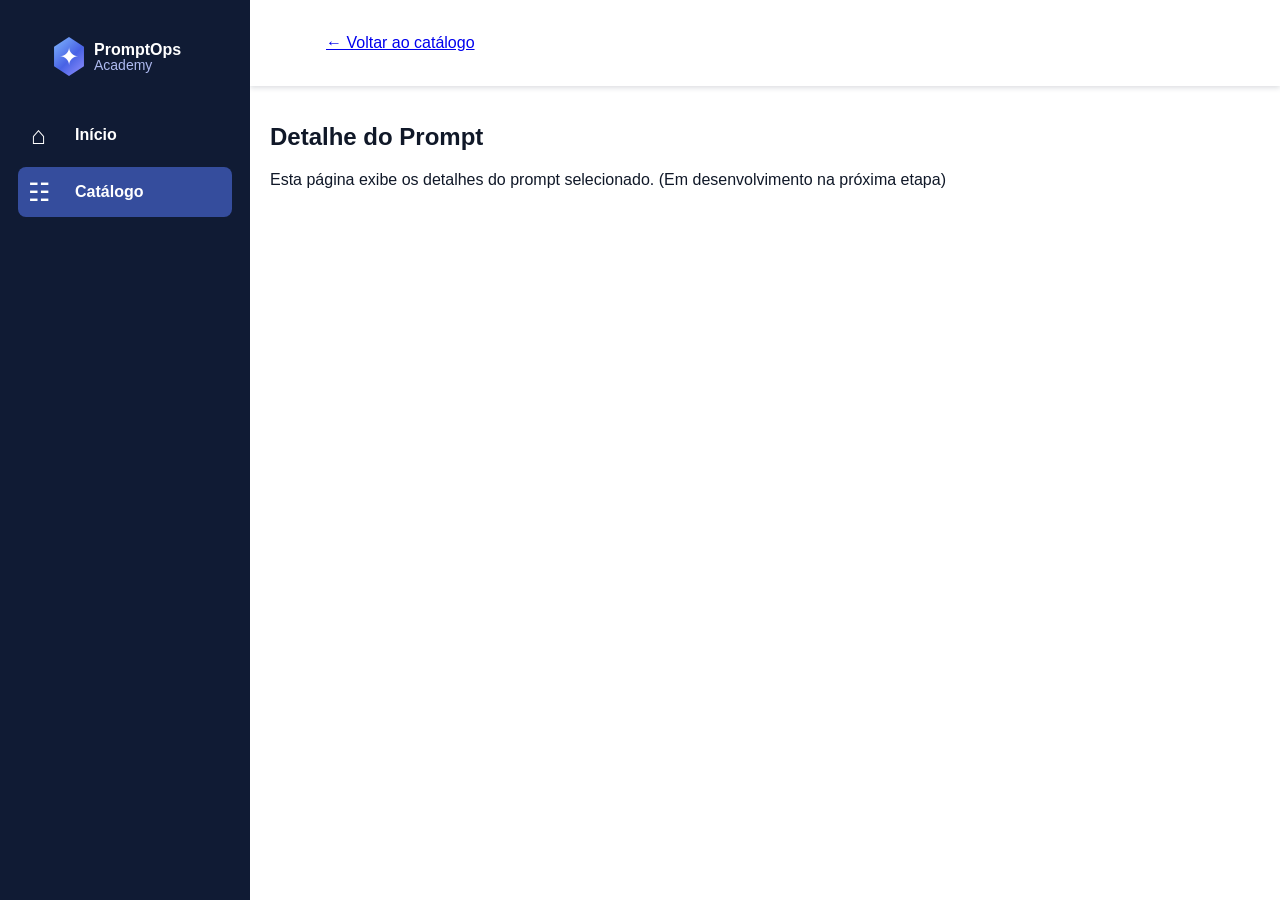
==== prompt.html @ d1bcfba9 "Corrigir pendências no catálogo: limpar filtros, maturidade e link do card" ====
<!doctype html>
<html lang="pt-BR">
<head>
  <meta charset="utf-8">
  <meta name="viewport" content="width=device-width, initial-scale=1">
  <meta name="theme-color" content="#ffffff">
  <title>Detalhe do Prompt - PromptOps Academy</title>
  <link rel="stylesheet" href="css/styles.css">
</head>
<body>
  <div class="app-shell">
    <aside class="sidebar" id="sidebar">
      <a class="brand" href="index.html">
        <span class="brand-mark" aria-hidden="true">✦</span>
        <span><strong>PromptOps</strong><small>Academy</small></span>
      </a>
      <nav class="side-nav">
        <a class="nav-link" href="index.html"><span aria-hidden="true">⌂</span>Início</a>
        <a class="nav-link active" href="index.html#catalogo"><span aria-hidden="true">☷</span>Catálogo</a>
      </nav>
    </aside>

    <div class="page">
      <header class="topbar">
        <a href="index.html">← Voltar ao catálogo</a>
      </header>

      <main class="content">
        <section class="prompt-detail">
          <h1 id="prompt-title">Detalhe do Prompt</h1>
          <p>Esta página exibe os detalhes do prompt selecionado. (Em desenvolvimento na próxima etapa)</p>
        </section>
      </main>
    </div>
  </div>
</body>
</html>
---- css/styles.css ----
:root {
  --sidebar: #101b34;
  --primary: #354d9d;
  --primary-dark: #0f1b38;
  --banner: #dfe3f3;
  --background: #ffffff;
  --input-bg: #f3f6f9;
  --text: #101828;
  --muted: #737986;
  --purple: #625df5;
  --green: #10b981;
  --orange: #f59e0b;
  --blue: #1689e8;
  --line: #e2e6ec;
  font-family: Inter, "Segoe UI", Arial, sans-serif;
  color: var(--text);
  background: var(--background);
}

* {
  box-sizing: border-box;
}

html {
  scroll-behavior: smooth;
}

body {
  margin: 0;
  background: var(--background);
}

button,
input,
select {
  font: inherit;
}

a:focus-visible,
button:focus-visible,
input:focus-visible,
select:focus-visible {
  outline: 3px solid #7d82f4;
  outline-offset: 2px;
}

.sr-only {
  position: absolute;
  width: 1px;
  height: 1px;
  padding: 0;
  margin: -1px;
  overflow: hidden;
  clip: rect(0, 0, 0, 0);
  white-space: nowrap;
  border: 0;
}

.skip-link {
  position: fixed;
  top: -60px;
  left: 12px;
  z-index: 30;
  padding: 10px;
  background: #ffffff;
}

.skip-link:focus {
  top: 12px;
}

.app-shell {
  min-height: 100vh;
}

.sidebar {
  position: fixed;
  inset: 0 auto 0 0;
  z-index: 10;
  display: flex;
  flex-direction: column;
  width: 250px;
  padding: 37px 18px 26px;
  color: #ffffff;
  background: var(--sidebar);
}

.brand {
  display: flex;
  align-items: center;
  gap: 8px;
  margin: 0 34px 34px;
  color: #ffffff;
  line-height: 1;
  text-decoration: none;
}

.brand-mark {
  display: grid;
  place-items: center;
  width: 34px;
  height: 39px;
  font-size: 24px;
  background: linear-gradient(135deg, #84bdff, #4862e5 55%, #9995ff);
  clip-path: polygon(50% 0, 94% 25%, 94% 75%, 50% 100%, 6% 75%, 6% 25%);
}

.brand strong,
.brand small {
  display: block;
}

.brand small {
  color: #aebaf0;
  font-size: 14px;
}

.side-nav {
  display: grid;
  gap: 7px;
}

.nav-link {
  display: flex;
  align-items: center;
  gap: 26px;
  min-height: 50px;
  padding: 0 10px;
  color: #ffffff;
  font-weight: 650;
  text-decoration: none;
  border-radius: 8px;
}

.nav-link > span {
  width: 21px;
  font-size: 25px;
  font-weight: 400;
  text-align: center;
}

.nav-link.active {
  background: var(--primary);
}

a.nav-link:hover {
  background: #1b2a48;
}

.nav-link.muted {
  color: #d6dbea;
}

.sidebar-footer {
  margin-top: auto;
}

.sidebar-footer p {
  margin: 25px 10px 50px;
  color: #91a7e6;
  font-size: 14px;
  font-style: italic;
  line-height: 1.22;
}

.page {
  min-height: 100vh;
  margin-left: 250px;
}

.topbar {
  position: relative;
  z-index: 4;
  display: flex;
  align-items: center;
  gap: 24px;
  height: 86px;
  padding: 0 40px 0 76px;
  background: #ffffff;
  box-shadow: 0 2px 5px #17213625;
}

.menu-toggle {
  display: none;
  border: 0;
  background: transparent;
  cursor: pointer;
}

.search-field {
  display: flex;
  align-items: center;
  gap: 13px;
  height: 39px;
  padding: 0 15px;
  color: #5f6976;
  background: var(--input-bg);
  border-radius: 11px;
}

.search-field > span:first-child {
  font-size: 25px;
}

.search-field input {
  width: 100%;
  min-width: 0;
  color: var(--text);
  background: transparent;
  border: 0;
  outline: 0;
}

.global-search {
  width: min(615px, 65%);
  height: 47px;
  background: #e3e6f5;
}

.profile {
  display: flex;
  align-items: center;
  gap: 11px;
  margin-left: auto;
  font-size: 12px;
}

.avatar {
  display: grid;
  place-items: center;
  width: 41px;
  height: 41px;
  color: #ffffff;
  font-size: 25px;
  background: #2d4694;
  border-radius: 50%;
}

.content {
  max-width: 1600px;
  padding: 17px 20px 45px;
  margin: auto;
}

.welcome {
  display: grid;
  grid-template-columns: minmax(330px, 1.3fr) minmax(510px, 1.75fr) 160px;
  align-items: center;
  gap: 26px;
  min-height: 233px;
  padding: 34px 30px;
  background: var(--banner);
  border-radius: 13px;
}

.welcome-copy {
  display: flex;
  align-items: flex-start;
  gap: 26px;
}

.spark {
  color: #5262e9;
  font-size: 43px;
}

.welcome h1 {
  margin: 0 0 16px;
  font-size: 22px;
  line-height: 1.12;
}

.welcome-copy p {
  margin: 0;
  font-size: 14px;
  line-height: 1.17;
}

.stats {
  display: grid;
  grid-template-columns: repeat(3, 1fr);
  gap: 30px;
}

.stat {
  display: flex;
  flex-direction: column;
  height: 129px;
  padding: 18px 16px;
  background: #ffffff;
  border-radius: 13px;
  transition: transform 0.18s, box-shadow 0.18s;
}

.stat:hover {
  transform: translateY(-2px);
  box-shadow: 0 7px 18px #29335a12;
}

.stat-icon {
  margin-bottom: auto;
  font-size: 30px;
}

.purple {
  color: var(--purple);
}

.green {
  color: var(--green);
}

.stat small {
  color: var(--muted);
}

.welcome-note {
  margin: 0;
  font: italic 16px/1.25 Georgia, serif;
  text-align: center;
  transform: rotate(-7deg);
}

.welcome-note i {
  display: block;
  width: 73px;
  margin: 8px auto;
  border-bottom: 2px solid #6471ec;
}

.catalog {
  padding: 29px 12px;
}

.toolbar {
  display: grid;
  grid-template-columns: minmax(220px, 1.7fr) repeat(4, minmax(125px, 0.9fr)) minmax(160px, 0.95fr);
  gap: 18px;
}

.toolbar label,
.toolbar select {
  width: 100%;
}

.toolbar select {
  height: 39px;
  padding: 0 34px 0 15px;
  color: #596477;
  background: var(--input-bg);
  border: 0;
  border-radius: 11px;
}

.new-prompt {
  display: flex;
  align-items: center;
  justify-content: center;
  height: 39px;
  color: #ffffff;
  text-decoration: none;
  background: var(--primary-dark);
  border: 0;
  border-radius: 10px;
}

.new-prompt:not(:disabled):hover {
  background: #1b2b51;
}

.new-prompt:disabled {
  cursor: not-allowed;
  opacity: 0.78;
}

.catalog-heading {
  display: flex;
  align-items: center;
  justify-content: space-between;
  margin: 28px 17px 26px;
}

.catalog-heading h2 {
  margin: 0;
  font-size: 15px;
}

.catalog-heading span {
  color: var(--muted);
  font-size: 13px;
}

.catalog-state {
  display: grid;
  gap: 6px;
  max-width: 680px;
  padding: 22px;
  color: #465269;
  background: #f7f9fd;
  border: 1px solid #d8deeb;
  border-radius: 12px;
}

.catalog-state[hidden] {
  display: none;
}

.prompt-grid {
  display: grid;
  grid-template-columns: repeat(4, minmax(0, 1fr));
  gap: 36px;
}

.prompt-card {
  display: flex;
  flex-direction: column;
  min-width: 0;
  min-height: 247px;
  padding: 8px 16px 25px;
  background: #ffffff;
  border: 1px solid var(--line);
  border-bottom: 3px solid #aaaaaa;
}

.card-top {
  display: flex;
  align-items: center;
  justify-content: space-between;
  gap: 8px;
}

.category-badge,
.tag {
  display: inline-block;
  padding: 3px 8px;
  font-size: 10px;
  font-weight: 700;
  border-radius: 6px;
}

.category-badge {
  color: #514aa4;
  background: #e5e0ff;
}

.category-badge.blue {
  color: #3470a7;
  background: #d2eaff;
}

.category-badge.green {
  color: #397f60;
  background: #cef7e3;
}

.favorite-mark {
  color: #aeb5bf;
  font-size: 27px;
  line-height: 1;
}

.prompt-card h3 {
  margin: 13px 0 8px;
  font-size: 12px;
}

.objective {
  min-height: 44px;
  margin: 0;
  color: var(--muted);
  font-size: 11px;
  line-height: 1.3;
}

.subcategory {
  margin: 7px 0 0;
  color: #53617a;
  font-size: 10px;
  font-weight: 700;
}

.tags {
  display: flex;
  flex-wrap: wrap;
  gap: 5px;
  margin: 19px 0 21px;
}

.tag {
  color: #5d6570;
  background: #e6ebf2;
}

.card-footer {
  display: flex;
  align-items: center;
  justify-content: space-between;
  gap: 7px;
  flex-wrap: wrap;
  margin-top: auto;
  color: #606872;
  font-size: 10px;
  font-weight: 700;
}

.status-publicado {
  color: #049b59;
}

.status-em-revisao {
  color: #e18a00;
}

.status-rascunho {
  color: var(--blue);
}

.status-arquivado {
  color: #737986;
}

@media (max-width: 1250px) {
  .welcome {
    grid-template-columns: 1fr 1.7fr;
  }

  .welcome-note {
    display: none;
  }

  .stats {
    gap: 14px;
  }

  .toolbar {
    grid-template-columns: repeat(3, 1fr);
  }

  .catalog-search {
    grid-column: span 2;
  }

  .prompt-grid {
    grid-template-columns: repeat(3, 1fr);
    gap: 20px;
  }
}

@media (max-width: 950px) {
  .sidebar {
    width: 205px;
  }

  .page {
    margin-left: 205px;
  }

  .topbar {
    padding-left: 26px;
  }

  .welcome {
    display: block;
  }

  .welcome-copy {
    margin-bottom: 25px;
  }

  .prompt-grid {
    grid-template-columns: repeat(2, 1fr);
  }
}

@media (max-width: 700px) {
  .sidebar {
    width: 250px;
    box-shadow: 8px 0 25px #10182828;
    transform: translateX(-100%);
    transition: transform 0.2s;
  }

  .sidebar.open {
    transform: translateX(0);
  }

  .page {
    margin-left: 0;
  }

  .topbar {
    gap: 13px;
    height: 72px;
    padding: 0 18px;
  }

  .menu-toggle {
    display: block;
    font-size: 22px;
  }

  .global-search {
    width: 100%;
    height: 40px;
  }

  .profile strong,
  .profile > span:last-child {
    display: none;
  }

  .avatar {
    width: 35px;
    height: 35px;
  }

  .content {
    padding: 16px;
  }

  .welcome {
    padding: 23px 18px;
  }

  .welcome-copy {
    gap: 15px;
  }

  .stats {
    gap: 8px;
  }

  .stat {
    height: 94px;
    padding: 10px;
  }

  .catalog {
    padding: 24px 0;
  }

  .toolbar {
    grid-template-columns: 1fr;
    gap: 10px;
  }

  .catalog-search {
    grid-column: auto;
  }

  .new-prompt {
    height: 43px;
  }

  .catalog-heading {
    margin-inline: 0;
  }

  .prompt-grid {
    grid-template-columns: 1fr;
    gap: 14px;
  }

  .prompt-card {
    border-radius: 8px;
  }
}
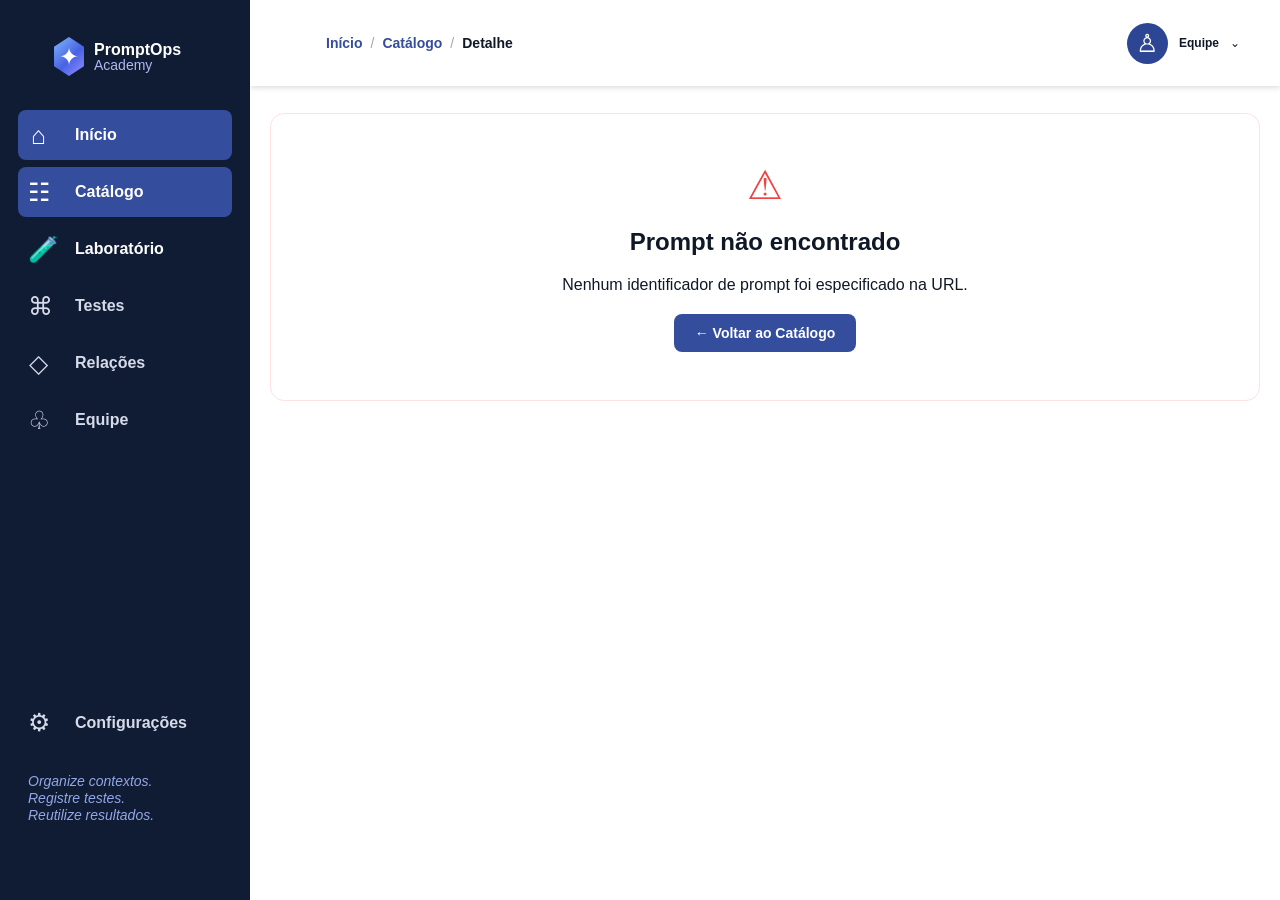
==== commit 02b3760a: "feat: integra fluxo de navegacao e detalhe da issue 19" ====
--- a/prompt.html
+++ b/prompt.html
@@ -6,30 +6,141 @@
   <meta name="theme-color" content="#ffffff">
   <title>Detalhe do Prompt - PromptOps Academy</title>
   <link rel="stylesheet" href="css/styles.css">
+  <link rel="stylesheet" href="css/navigation.css">
+  <script src="js/navigation.js" defer></script>
+  <script src="js/storage.js" defer></script>
+  <script src="js/prompt-detail.js" defer></script>
 </head>
 <body>
+  <a class="skip-link" href="#prompt-detail-content">Ir para o conteúdo principal</a>
+
   <div class="app-shell">
-    <aside class="sidebar" id="sidebar">
-      <a class="brand" href="index.html">
+    <!-- Sidebar de Navegação Principal -->
+    <aside class="sidebar" id="sidebar" aria-label="Navegação principal">
+      <a class="brand" href="index.html#inicio" aria-label="PromptOps Academy, início">
         <span class="brand-mark" aria-hidden="true">✦</span>
         <span><strong>PromptOps</strong><small>Academy</small></span>
       </a>
+
       <nav class="side-nav">
-        <a class="nav-link" href="index.html"><span aria-hidden="true">⌂</span>Início</a>
+        <a class="nav-link" href="index.html#inicio"><span aria-hidden="true">⌂</span>Início</a>
         <a class="nav-link active" href="index.html#catalogo"><span aria-hidden="true">☷</span>Catálogo</a>
+        <a class="nav-link" href="public/laboratorio-de-prompts.html"><span aria-hidden="true">🧪</span>Laboratório</a>
+        <span class="nav-link muted"><span aria-hidden="true">⌘</span>Testes</span>
+        <span class="nav-link muted"><span aria-hidden="true">◇</span>Relações</span>
+        <span class="nav-link muted"><span aria-hidden="true">♧</span>Equipe</span>
       </nav>
+
+      <div class="sidebar-footer">
+        <span class="nav-link muted"><span aria-hidden="true">⚙</span>Configurações</span>
+        <p>Organize contextos.<br>Registre testes.<br>Reutilize resultados.</p>
+      </div>
     </aside>
 
+    <!-- Área de Conteúdo da Página -->
     <div class="page">
       <header class="topbar">
-        <a href="index.html">← Voltar ao catálogo</a>
+        <button class="menu-toggle" id="menu-toggle" type="button" aria-label="Abrir menu" aria-controls="sidebar" aria-expanded="false">☰</button>
+        
+        <!-- Breadcrumbs de Navegação -->
+        <nav class="nav-breadcrumbs" aria-label="Caminho de navegação">
+          <a href="index.html#inicio">Início</a>
+          <span class="separator" aria-hidden="true">/</span>
+          <a href="index.html#catalogo">Catálogo</a>
+          <span class="separator" aria-hidden="true">/</span>
+          <span class="current" id="breadcrumb-prompt-title">Detalhe</span>
+        </nav>
+
+        <div class="profile" aria-label="Perfil da equipe">
+          <span class="avatar" aria-hidden="true">♙</span>
+          <strong>Equipe</strong>
+          <span aria-hidden="true">⌄</span>
+        </div>
       </header>
 
       <main class="content">
-        <section class="prompt-detail">
-          <h1 id="prompt-title">Detalhe do Prompt</h1>
-          <p>Esta página exibe os detalhes do prompt selecionado. (Em desenvolvimento na próxima etapa)</p>
-        </section>
+        <div class="prompt-detail-container">
+          
+          <!-- Estado de Carregamento -->
+          <div id="detail-loading" class="catalog-state" role="status">
+            <p>Carregando informações do prompt...</p>
+          </div>
+
+          <!-- Estado de Erro -->
+          <div id="detail-error" class="state-error-box" role="alert" hidden>
+            <div class="state-error-icon" aria-hidden="true">⚠</div>
+            <h2>Prompt não encontrado</h2>
+            <p id="error-message">O prompt solicitado não existe ou não pôde ser carregado.</p>
+            <div style="margin-top: 20px;">
+              <a href="index.html#catalogo" class="btn btn-primary">← Voltar ao Catálogo</a>
+            </div>
+          </div>
+
+          <!-- Conteúdo do Detalhe do Prompt -->
+          <article id="prompt-detail-content" class="prompt-detail-card" hidden>
+            
+            <header>
+              <div class="prompt-header-badges">
+                <span class="badge badge-id" id="prompt-badge-id">ID</span>
+                <span class="badge badge-category" id="prompt-badge-category">Categoria</span>
+                <span class="badge badge-subcategory" id="prompt-badge-subcategory">Subcategoria</span>
+                <span class="badge badge-status" id="prompt-badge-status">Status</span>
+                <span class="badge badge-maturity" id="prompt-badge-maturity">Maturidade</span>
+              </div>
+              <h1 class="prompt-detail-title" id="prompt-detail-title">Título do Prompt</h1>
+            </header>
+
+            <section class="prompt-section">
+              <h2 class="prompt-section-title">Objetivo</h2>
+              <p class="prompt-text-block" id="prompt-objective"></p>
+            </section>
+
+            <section class="prompt-section">
+              <h2 class="prompt-section-title">Problema Resolvido</h2>
+              <p class="prompt-text-block" id="prompt-problem"></p>
+            </section>
+
+            <section class="prompt-section">
+              <h2 class="prompt-section-title">Instrução / Conteúdo do Prompt</h2>
+              <div class="prompt-code-wrapper">
+                <div class="prompt-code-header">
+                  <span class="prompt-code-label" id="prompt-version-info">Versão 1</span>
+                  <div style="display: flex; align-items: center; gap: 8px;">
+                    <span id="copy-feedback" class="feedback-toast" hidden>✓ Copiado!</span>
+                    <button type="button" class="btn btn-secondary btn-icon" id="btn-copy-prompt" title="Copiar texto do prompt">
+                      📋 Copiar
+                    </button>
+                  </div>
+                </div>
+                <pre class="prompt-code-content" id="prompt-text-content"></pre>
+              </div>
+            </section>
+
+            <section class="prompt-section">
+              <h2 class="prompt-section-title">Palavras-chave e Tags</h2>
+              <div class="prompt-tags-list" id="prompt-tags-list"></div>
+            </section>
+
+            <!-- Barra de Ações do Fluxo -->
+            <footer class="prompt-actions-bar">
+              <div class="action-group-primary">
+                <button type="button" class="btn btn-lab" id="btn-test-in-lab">
+                  🧪 Testar no Laboratório
+                </button>
+                <a href="index.html#catalogo" class="btn btn-secondary">
+                  ← Voltar ao Catálogo
+                </a>
+              </div>
+              <div class="action-group-secondary">
+                <a href="index.html#inicio" class="btn btn-secondary">
+                  🏠 Ir para o Início
+                </a>
+              </div>
+            </footer>
+
+          </article>
+
+        </div>
       </main>
     </div>
   </div>
--- a/css/navigation.css
+++ b/css/navigation.css
@@ -0,0 +1,356 @@
+/**
+ * navigation.css - PromptOps Academy
+ * Estilos modulares e responsivos para a navegação integrada e componentes de fluxo (Issue #19)
+ */
+
+/* ============================================================
+   BREADCRUMBS & TOPBAR NAVIGATION
+   ============================================================ */
+.nav-breadcrumbs {
+  display: flex;
+  align-items: center;
+  gap: 8px;
+  font-size: 14px;
+  font-weight: 500;
+  color: var(--muted, #737986);
+}
+
+.nav-breadcrumbs a {
+  display: inline-flex;
+  align-items: center;
+  gap: 6px;
+  color: var(--primary, #354d9d);
+  text-decoration: none;
+  font-weight: 600;
+  transition: color 0.15s ease, transform 0.15s ease;
+}
+
+.nav-breadcrumbs a:hover {
+  color: #1e306e;
+  text-decoration: underline;
+}
+
+.nav-breadcrumbs .separator {
+  color: #a0a6b5;
+  user-select: none;
+}
+
+.nav-breadcrumbs .current {
+  color: var(--text, #101828);
+  font-weight: 600;
+}
+
+/* ============================================================
+   PROMPT DETAIL PAGE LAYOUT
+   ============================================================ */
+.prompt-detail-container {
+  max-width: 1080px;
+  margin: 0 auto;
+  padding: 10px 0 40px;
+}
+
+.prompt-detail-card {
+  background: #ffffff;
+  border: 1px solid var(--line, #e2e6ec);
+  border-radius: 14px;
+  padding: 32px;
+  box-shadow: 0 4px 12px rgba(16, 27, 52, 0.04);
+}
+
+.prompt-header-badges {
+  display: flex;
+  flex-wrap: wrap;
+  align-items: center;
+  gap: 10px;
+  margin-bottom: 18px;
+}
+
+.badge {
+  display: inline-flex;
+  align-items: center;
+  gap: 6px;
+  padding: 5px 12px;
+  border-radius: 999px;
+  font-size: 12px;
+  font-weight: 600;
+  line-height: 1.2;
+}
+
+.badge-id {
+  background: #eef2ff;
+  color: var(--primary, #354d9d);
+  border: 1px solid #c7d2fe;
+  font-family: ui-monospace, SFMono-Regular, Menlo, Monaco, Consolas, monospace;
+}
+
+.badge-category {
+  background: #f3f4f6;
+  color: #374151;
+  border: 1px solid #e5e7eb;
+}
+
+.badge-subcategory {
+  background: #ecfdf5;
+  color: #065f46;
+  border: 1px solid #a7f3d0;
+}
+
+.badge-status {
+  padding: 5px 12px;
+}
+
+.badge-status.publicado {
+  background: #ecfdf5;
+  color: #047857;
+  border: 1px solid #a7f3d0;
+}
+
+.badge-status.em_revisao {
+  background: #eef2ff;
+  color: #4338ca;
+  border: 1px solid #c7d2fe;
+}
+
+.badge-status.rascunho {
+  background: #fffbeb;
+  color: #b45309;
+  border: 1px solid #fde68a;
+}
+
+.badge-status.arquivado {
+  background: #f3f4f6;
+  color: #6b7280;
+  border: 1px solid #e5e7eb;
+}
+
+.badge-maturity {
+  background: #fdf4ff;
+  color: #86198f;
+  border: 1px solid #f5d0fe;
+}
+
+.prompt-detail-title {
+  font-size: 28px;
+  font-weight: 750;
+  line-height: 1.25;
+  color: var(--text, #101828);
+  margin: 0 0 20px 0;
+}
+
+.prompt-section {
+  margin-top: 24px;
+}
+
+.prompt-section-title {
+  font-size: 14px;
+  font-weight: 700;
+  text-transform: uppercase;
+  letter-spacing: 0.05em;
+  color: var(--muted, #737986);
+  margin: 0 0 8px 0;
+}
+
+.prompt-text-block {
+  background: #f8fafc;
+  border: 1px solid var(--line, #e2e6ec);
+  border-radius: 10px;
+  padding: 16px 20px;
+  font-size: 15px;
+  line-height: 1.6;
+  color: var(--text, #101828);
+  margin: 0;
+}
+
+.prompt-code-wrapper {
+  position: relative;
+  background: #0f172a;
+  border-radius: 12px;
+  border: 1px solid #1e293b;
+  overflow: hidden;
+  margin-top: 10px;
+}
+
+.prompt-code-header {
+  display: flex;
+  justify-content: space-between;
+  align-items: center;
+  padding: 10px 16px;
+  background: #1e293b;
+  border-bottom: 1px solid #334155;
+}
+
+.prompt-code-label {
+  color: #94a3b8;
+  font-size: 12px;
+  font-weight: 600;
+  text-transform: uppercase;
+  letter-spacing: 0.05em;
+}
+
+.prompt-code-content {
+  margin: 0;
+  padding: 20px;
+  color: #f1f5f9;
+  font-family: ui-monospace, SFMono-Regular, Menlo, Monaco, Consolas, monospace;
+  font-size: 14px;
+  line-height: 1.65;
+  white-space: pre-wrap;
+  word-break: break-word;
+  max-height: 480px;
+  overflow-y: auto;
+}
+
+.prompt-tags-list {
+  display: flex;
+  flex-wrap: wrap;
+  gap: 8px;
+  margin-top: 10px;
+}
+
+.prompt-tag {
+  background: #f1f5f9;
+  color: #475569;
+  font-size: 12px;
+  font-weight: 500;
+  padding: 4px 10px;
+  border-radius: 6px;
+  border: 1px solid #e2e8f0;
+}
+
+/* ============================================================
+   ACTION TOOLBAR & FLOW BUTTONS
+   ============================================================ */
+.prompt-actions-bar {
+  display: flex;
+  flex-wrap: wrap;
+  align-items: center;
+  justify-content: space-between;
+  gap: 16px;
+  margin-top: 32px;
+  padding-top: 24px;
+  border-top: 1px solid var(--line, #e2e6ec);
+}
+
+.action-group-primary,
+.action-group-secondary {
+  display: flex;
+  flex-wrap: wrap;
+  align-items: center;
+  gap: 12px;
+}
+
+.btn {
+  display: inline-flex;
+  align-items: center;
+  justify-content: center;
+  gap: 8px;
+  padding: 10px 20px;
+  border-radius: 8px;
+  font-size: 14px;
+  font-weight: 650;
+  text-decoration: none;
+  cursor: pointer;
+  transition: all 0.15s ease-in-out;
+  border: 1px solid transparent;
+}
+
+.btn-primary {
+  background: var(--primary, #354d9d);
+  color: #ffffff;
+}
+
+.btn-primary:hover {
+  background: #283a7a;
+  box-shadow: 0 4px 10px rgba(53, 77, 157, 0.25);
+}
+
+.btn-lab {
+  background: #0f766e;
+  color: #ffffff;
+  border-color: #0d9488;
+}
+
+.btn-lab:hover {
+  background: #115e59;
+  box-shadow: 0 4px 10px rgba(15, 118, 110, 0.3);
+}
+
+.btn-secondary {
+  background: #ffffff;
+  color: var(--text, #101828);
+  border-color: var(--line, #e2e6ec);
+}
+
+.btn-secondary:hover {
+  background: #f8fafc;
+  border-color: #cbd5e1;
+}
+
+.btn-icon {
+  font-size: 16px;
+  line-height: 1;
+}
+
+/* ============================================================
+   FEEDBACK MESSAGES & STATE
+   ============================================================ */
+.feedback-toast {
+  display: inline-flex;
+  align-items: center;
+  gap: 8px;
+  padding: 8px 14px;
+  border-radius: 6px;
+  font-size: 13px;
+  font-weight: 600;
+  background: #ecfdf5;
+  color: #065f46;
+  border: 1px solid #a7f3d0;
+  animation: fadeIn 0.2s ease;
+}
+
+@keyframes fadeIn {
+  from { opacity: 0; transform: translateY(-4px); }
+  to { opacity: 1; transform: translateY(0); }
+}
+
+.state-error-box {
+  text-align: center;
+  padding: 48px 24px;
+  background: #ffffff;
+  border: 1px solid #fee2e2;
+  border-radius: 14px;
+}
+
+.state-error-icon {
+  font-size: 40px;
+  color: #ef4444;
+  margin-bottom: 12px;
+}
+
+/* ============================================================
+   RESPONSIVENESS (MOBILE & TABLET)
+   ============================================================ */
+@media (max-width: 768px) {
+  .prompt-detail-card {
+    padding: 20px;
+  }
+
+  .prompt-detail-title {
+    font-size: 22px;
+  }
+
+  .prompt-actions-bar {
+    flex-direction: column;
+    align-items: stretch;
+  }
+
+  .action-group-primary,
+  .action-group-secondary {
+    flex-direction: column;
+    width: 100%;
+  }
+
+  .btn {
+    width: 100%;
+  }
+}
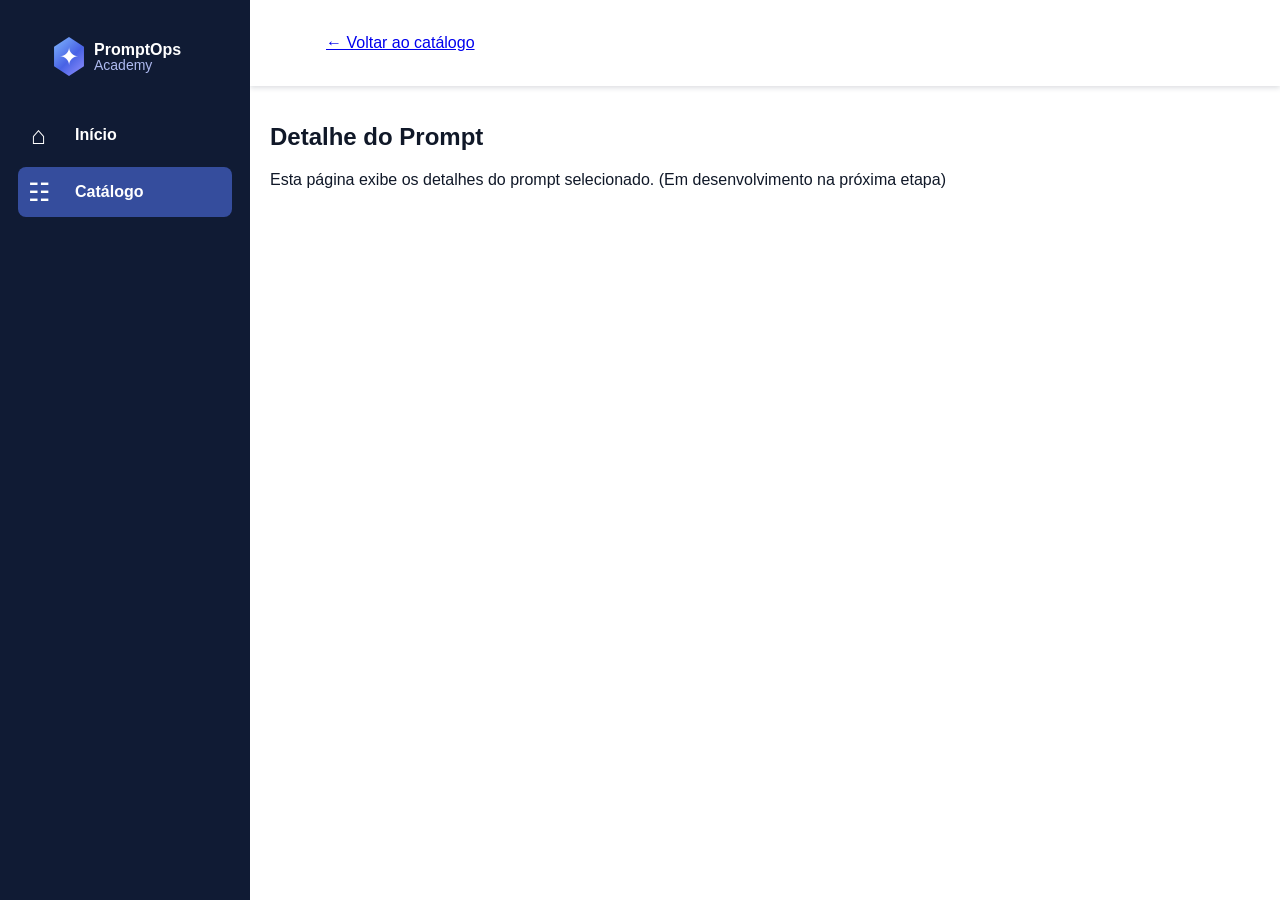
==== commit c69a089f: "Merge branch 'pr-18' into audit/final-integration" ====
--- a/prompt.html
+++ b/prompt.html
@@ -6,141 +6,30 @@
   <meta name="theme-color" content="#ffffff">
   <title>Detalhe do Prompt - PromptOps Academy</title>
   <link rel="stylesheet" href="css/styles.css">
-  <link rel="stylesheet" href="css/navigation.css">
-  <script src="js/navigation.js" defer></script>
-  <script src="js/storage.js" defer></script>
-  <script src="js/prompt-detail.js" defer></script>
 </head>
 <body>
-  <a class="skip-link" href="#prompt-detail-content">Ir para o conteúdo principal</a>
-
   <div class="app-shell">
-    <!-- Sidebar de Navegação Principal -->
-    <aside class="sidebar" id="sidebar" aria-label="Navegação principal">
-      <a class="brand" href="index.html#inicio" aria-label="PromptOps Academy, início">
+    <aside class="sidebar" id="sidebar">
+      <a class="brand" href="index.html">
         <span class="brand-mark" aria-hidden="true">✦</span>
         <span><strong>PromptOps</strong><small>Academy</small></span>
       </a>
-
       <nav class="side-nav">
-        <a class="nav-link" href="index.html#inicio"><span aria-hidden="true">⌂</span>Início</a>
+        <a class="nav-link" href="index.html"><span aria-hidden="true">⌂</span>Início</a>
         <a class="nav-link active" href="index.html#catalogo"><span aria-hidden="true">☷</span>Catálogo</a>
-        <a class="nav-link" href="public/laboratorio-de-prompts.html"><span aria-hidden="true">🧪</span>Laboratório</a>
-        <span class="nav-link muted"><span aria-hidden="true">⌘</span>Testes</span>
-        <span class="nav-link muted"><span aria-hidden="true">◇</span>Relações</span>
-        <span class="nav-link muted"><span aria-hidden="true">♧</span>Equipe</span>
       </nav>
-
-      <div class="sidebar-footer">
-        <span class="nav-link muted"><span aria-hidden="true">⚙</span>Configurações</span>
-        <p>Organize contextos.<br>Registre testes.<br>Reutilize resultados.</p>
-      </div>
     </aside>
 
-    <!-- Área de Conteúdo da Página -->
     <div class="page">
       <header class="topbar">
-        <button class="menu-toggle" id="menu-toggle" type="button" aria-label="Abrir menu" aria-controls="sidebar" aria-expanded="false">☰</button>
-        
-        <!-- Breadcrumbs de Navegação -->
-        <nav class="nav-breadcrumbs" aria-label="Caminho de navegação">
-          <a href="index.html#inicio">Início</a>
-          <span class="separator" aria-hidden="true">/</span>
-          <a href="index.html#catalogo">Catálogo</a>
-          <span class="separator" aria-hidden="true">/</span>
-          <span class="current" id="breadcrumb-prompt-title">Detalhe</span>
-        </nav>
-
-        <div class="profile" aria-label="Perfil da equipe">
-          <span class="avatar" aria-hidden="true">♙</span>
-          <strong>Equipe</strong>
-          <span aria-hidden="true">⌄</span>
-        </div>
+        <a href="index.html">← Voltar ao catálogo</a>
       </header>
 
       <main class="content">
-        <div class="prompt-detail-container">
-          
-          <!-- Estado de Carregamento -->
-          <div id="detail-loading" class="catalog-state" role="status">
-            <p>Carregando informações do prompt...</p>
-          </div>
-
-          <!-- Estado de Erro -->
-          <div id="detail-error" class="state-error-box" role="alert" hidden>
-            <div class="state-error-icon" aria-hidden="true">⚠</div>
-            <h2>Prompt não encontrado</h2>
-            <p id="error-message">O prompt solicitado não existe ou não pôde ser carregado.</p>
-            <div style="margin-top: 20px;">
-              <a href="index.html#catalogo" class="btn btn-primary">← Voltar ao Catálogo</a>
-            </div>
-          </div>
-
-          <!-- Conteúdo do Detalhe do Prompt -->
-          <article id="prompt-detail-content" class="prompt-detail-card" hidden>
-            
-            <header>
-              <div class="prompt-header-badges">
-                <span class="badge badge-id" id="prompt-badge-id">ID</span>
-                <span class="badge badge-category" id="prompt-badge-category">Categoria</span>
-                <span class="badge badge-subcategory" id="prompt-badge-subcategory">Subcategoria</span>
-                <span class="badge badge-status" id="prompt-badge-status">Status</span>
-                <span class="badge badge-maturity" id="prompt-badge-maturity">Maturidade</span>
-              </div>
-              <h1 class="prompt-detail-title" id="prompt-detail-title">Título do Prompt</h1>
-            </header>
-
-            <section class="prompt-section">
-              <h2 class="prompt-section-title">Objetivo</h2>
-              <p class="prompt-text-block" id="prompt-objective"></p>
-            </section>
-
-            <section class="prompt-section">
-              <h2 class="prompt-section-title">Problema Resolvido</h2>
-              <p class="prompt-text-block" id="prompt-problem"></p>
-            </section>
-
-            <section class="prompt-section">
-              <h2 class="prompt-section-title">Instrução / Conteúdo do Prompt</h2>
-              <div class="prompt-code-wrapper">
-                <div class="prompt-code-header">
-                  <span class="prompt-code-label" id="prompt-version-info">Versão 1</span>
-                  <div style="display: flex; align-items: center; gap: 8px;">
-                    <span id="copy-feedback" class="feedback-toast" hidden>✓ Copiado!</span>
-                    <button type="button" class="btn btn-secondary btn-icon" id="btn-copy-prompt" title="Copiar texto do prompt">
-                      📋 Copiar
-                    </button>
-                  </div>
-                </div>
-                <pre class="prompt-code-content" id="prompt-text-content"></pre>
-              </div>
-            </section>
-
-            <section class="prompt-section">
-              <h2 class="prompt-section-title">Palavras-chave e Tags</h2>
-              <div class="prompt-tags-list" id="prompt-tags-list"></div>
-            </section>
-
-            <!-- Barra de Ações do Fluxo -->
-            <footer class="prompt-actions-bar">
-              <div class="action-group-primary">
-                <button type="button" class="btn btn-lab" id="btn-test-in-lab">
-                  🧪 Testar no Laboratório
-                </button>
-                <a href="index.html#catalogo" class="btn btn-secondary">
-                  ← Voltar ao Catálogo
-                </a>
-              </div>
-              <div class="action-group-secondary">
-                <a href="index.html#inicio" class="btn btn-secondary">
-                  🏠 Ir para o Início
-                </a>
-              </div>
-            </footer>
-
-          </article>
-
-        </div>
+        <section class="prompt-detail">
+          <h1 id="prompt-title">Detalhe do Prompt</h1>
+          <p>Esta página exibe os detalhes do prompt selecionado. (Em desenvolvimento na próxima etapa)</p>
+        </section>
       </main>
     </div>
   </div>
--- a/css/styles.css
+++ b/css/styles.css
@@ -664,4 +664,117 @@
   .prompt-card {
     border-radius: 8px;
   }
-}+}
+/* Modal Styles */
+.modal {
+  position: fixed;
+  top: 0;
+  left: 0;
+  width: 100vw;
+  height: 100vh;
+  background: rgba(0, 0, 0, 0.5);
+  display: flex;
+  align-items: center;
+  justify-content: center;
+  z-index: 1000;
+}
+
+.modal[hidden] {
+  display: none !important;
+}
+
+.modal-dialog {
+  background: #fff;
+  border-radius: 8px;
+  width: 90%;
+  max-width: 600px;
+  max-height: 90vh;
+  overflow-y: auto;
+  box-shadow: 0 4px 12px rgba(0,0,0,0.15);
+  display: flex;
+  flex-direction: column;
+}
+
+.modal-header {
+  padding: 16px 24px;
+  border-bottom: 1px solid #e0e0e0;
+  display: flex;
+  justify-content: space-between;
+  align-items: center;
+}
+
+.modal-header h2 {
+  margin: 0;
+  font-size: 1.25rem;
+}
+
+.close-btn {
+  background: none;
+  border: none;
+  font-size: 1.5rem;
+  cursor: pointer;
+  color: #666;
+}
+
+.modal-form {
+  padding: 24px;
+  display: flex;
+  flex-direction: column;
+  gap: 16px;
+}
+
+.form-group {
+  display: flex;
+  flex-direction: column;
+  gap: 4px;
+}
+
+.form-group label {
+  font-weight: bold;
+  font-size: 0.9rem;
+}
+
+.form-group input, .form-group select, .form-group textarea {
+  padding: 8px;
+  border: 1px solid #ccc;
+  border-radius: 4px;
+  font-family: inherit;
+}
+
+.form-row {
+  display: grid;
+  grid-template-columns: 1fr 1fr;
+  gap: 16px;
+}
+
+.modal-footer {
+  padding-top: 16px;
+  border-top: 1px solid #e0e0e0;
+  display: flex;
+  justify-content: flex-end;
+  gap: 12px;
+}
+
+.btn {
+  padding: 8px 16px;
+  border: none;
+  border-radius: 4px;
+  cursor: pointer;
+  font-weight: bold;
+}
+
+.btn.secondary {
+  background: #f0f0f0;
+  color: #333;
+}
+
+.btn.primary {
+  background: var(--primary, #0056b3);
+  color: white;
+}
+
+.error {
+  color: #d32f2f;
+  font-weight: bold;
+  margin-bottom: 8px;
+}
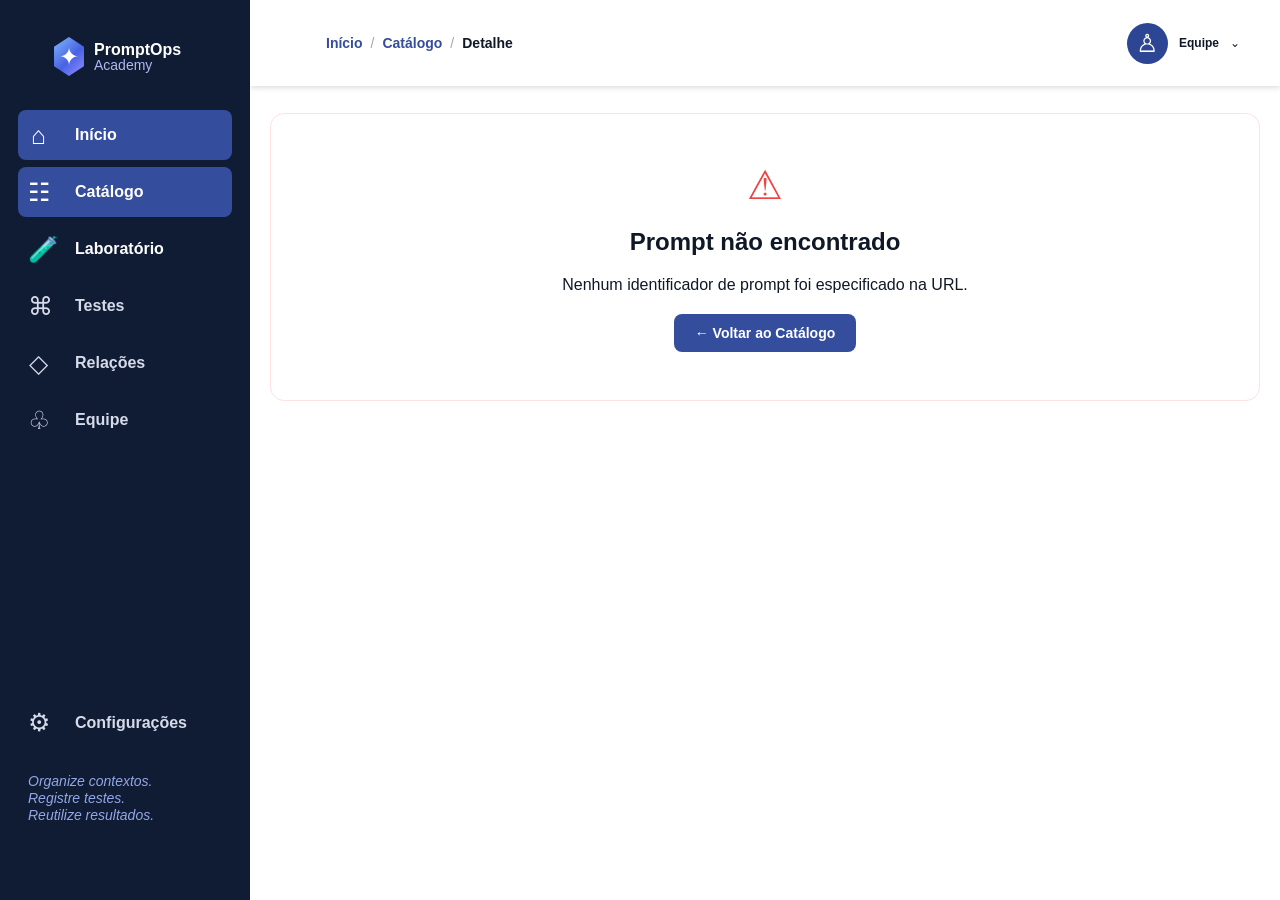
==== commit e30169d3: "merge: integrar fluxo navegável da issue 19" ====
--- a/prompt.html
+++ b/prompt.html
@@ -6,30 +6,141 @@
   <meta name="theme-color" content="#ffffff">
   <title>Detalhe do Prompt - PromptOps Academy</title>
   <link rel="stylesheet" href="css/styles.css">
+  <link rel="stylesheet" href="css/navigation.css">
+  <script src="js/navigation.js" defer></script>
+  <script src="js/storage.js" defer></script>
+  <script src="js/prompt-detail.js" defer></script>
 </head>
 <body>
+  <a class="skip-link" href="#prompt-detail-content">Ir para o conteúdo principal</a>
+
   <div class="app-shell">
-    <aside class="sidebar" id="sidebar">
-      <a class="brand" href="index.html">
+    <!-- Sidebar de Navegação Principal -->
+    <aside class="sidebar" id="sidebar" aria-label="Navegação principal">
+      <a class="brand" href="index.html#inicio" aria-label="PromptOps Academy, início">
         <span class="brand-mark" aria-hidden="true">✦</span>
         <span><strong>PromptOps</strong><small>Academy</small></span>
       </a>
+
       <nav class="side-nav">
-        <a class="nav-link" href="index.html"><span aria-hidden="true">⌂</span>Início</a>
+        <a class="nav-link" href="index.html#inicio"><span aria-hidden="true">⌂</span>Início</a>
         <a class="nav-link active" href="index.html#catalogo"><span aria-hidden="true">☷</span>Catálogo</a>
+        <a class="nav-link" href="public/laboratorio-de-prompts.html"><span aria-hidden="true">🧪</span>Laboratório</a>
+        <span class="nav-link muted"><span aria-hidden="true">⌘</span>Testes</span>
+        <span class="nav-link muted"><span aria-hidden="true">◇</span>Relações</span>
+        <span class="nav-link muted"><span aria-hidden="true">♧</span>Equipe</span>
       </nav>
+
+      <div class="sidebar-footer">
+        <span class="nav-link muted"><span aria-hidden="true">⚙</span>Configurações</span>
+        <p>Organize contextos.<br>Registre testes.<br>Reutilize resultados.</p>
+      </div>
     </aside>
 
+    <!-- Área de Conteúdo da Página -->
     <div class="page">
       <header class="topbar">
-        <a href="index.html">← Voltar ao catálogo</a>
+        <button class="menu-toggle" id="menu-toggle" type="button" aria-label="Abrir menu" aria-controls="sidebar" aria-expanded="false">☰</button>
+        
+        <!-- Breadcrumbs de Navegação -->
+        <nav class="nav-breadcrumbs" aria-label="Caminho de navegação">
+          <a href="index.html#inicio">Início</a>
+          <span class="separator" aria-hidden="true">/</span>
+          <a href="index.html#catalogo">Catálogo</a>
+          <span class="separator" aria-hidden="true">/</span>
+          <span class="current" id="breadcrumb-prompt-title">Detalhe</span>
+        </nav>
+
+        <div class="profile" aria-label="Perfil da equipe">
+          <span class="avatar" aria-hidden="true">♙</span>
+          <strong>Equipe</strong>
+          <span aria-hidden="true">⌄</span>
+        </div>
       </header>
 
       <main class="content">
-        <section class="prompt-detail">
-          <h1 id="prompt-title">Detalhe do Prompt</h1>
-          <p>Esta página exibe os detalhes do prompt selecionado. (Em desenvolvimento na próxima etapa)</p>
-        </section>
+        <div class="prompt-detail-container">
+          
+          <!-- Estado de Carregamento -->
+          <div id="detail-loading" class="catalog-state" role="status">
+            <p>Carregando informações do prompt...</p>
+          </div>
+
+          <!-- Estado de Erro -->
+          <div id="detail-error" class="state-error-box" role="alert" hidden>
+            <div class="state-error-icon" aria-hidden="true">⚠</div>
+            <h2>Prompt não encontrado</h2>
+            <p id="error-message">O prompt solicitado não existe ou não pôde ser carregado.</p>
+            <div style="margin-top: 20px;">
+              <a href="index.html#catalogo" class="btn btn-primary">← Voltar ao Catálogo</a>
+            </div>
+          </div>
+
+          <!-- Conteúdo do Detalhe do Prompt -->
+          <article id="prompt-detail-content" class="prompt-detail-card" hidden>
+            
+            <header>
+              <div class="prompt-header-badges">
+                <span class="badge badge-id" id="prompt-badge-id">ID</span>
+                <span class="badge badge-category" id="prompt-badge-category">Categoria</span>
+                <span class="badge badge-subcategory" id="prompt-badge-subcategory">Subcategoria</span>
+                <span class="badge badge-status" id="prompt-badge-status">Status</span>
+                <span class="badge badge-maturity" id="prompt-badge-maturity">Maturidade</span>
+              </div>
+              <h1 class="prompt-detail-title" id="prompt-detail-title">Título do Prompt</h1>
+            </header>
+
+            <section class="prompt-section">
+              <h2 class="prompt-section-title">Objetivo</h2>
+              <p class="prompt-text-block" id="prompt-objective"></p>
+            </section>
+
+            <section class="prompt-section">
+              <h2 class="prompt-section-title">Problema Resolvido</h2>
+              <p class="prompt-text-block" id="prompt-problem"></p>
+            </section>
+
+            <section class="prompt-section">
+              <h2 class="prompt-section-title">Instrução / Conteúdo do Prompt</h2>
+              <div class="prompt-code-wrapper">
+                <div class="prompt-code-header">
+                  <span class="prompt-code-label" id="prompt-version-info">Versão 1</span>
+                  <div style="display: flex; align-items: center; gap: 8px;">
+                    <span id="copy-feedback" class="feedback-toast" hidden>✓ Copiado!</span>
+                    <button type="button" class="btn btn-secondary btn-icon" id="btn-copy-prompt" title="Copiar texto do prompt">
+                      📋 Copiar
+                    </button>
+                  </div>
+                </div>
+                <pre class="prompt-code-content" id="prompt-text-content"></pre>
+              </div>
+            </section>
+
+            <section class="prompt-section">
+              <h2 class="prompt-section-title">Palavras-chave e Tags</h2>
+              <div class="prompt-tags-list" id="prompt-tags-list"></div>
+            </section>
+
+            <!-- Barra de Ações do Fluxo -->
+            <footer class="prompt-actions-bar">
+              <div class="action-group-primary">
+                <button type="button" class="btn btn-lab" id="btn-test-in-lab">
+                  🧪 Testar no Laboratório
+                </button>
+                <a href="index.html#catalogo" class="btn btn-secondary">
+                  ← Voltar ao Catálogo
+                </a>
+              </div>
+              <div class="action-group-secondary">
+                <a href="index.html#inicio" class="btn btn-secondary">
+                  🏠 Ir para o Início
+                </a>
+              </div>
+            </footer>
+
+          </article>
+
+        </div>
       </main>
     </div>
   </div>
--- a/css/navigation.css
+++ b/css/navigation.css
@@ -0,0 +1,356 @@
+/**
+ * navigation.css - PromptOps Academy
+ * Estilos modulares e responsivos para a navegação integrada e componentes de fluxo (Issue #19)
+ */
+
+/* ============================================================
+   BREADCRUMBS & TOPBAR NAVIGATION
+   ============================================================ */
+.nav-breadcrumbs {
+  display: flex;
+  align-items: center;
+  gap: 8px;
+  font-size: 14px;
+  font-weight: 500;
+  color: var(--muted, #737986);
+}
+
+.nav-breadcrumbs a {
+  display: inline-flex;
+  align-items: center;
+  gap: 6px;
+  color: var(--primary, #354d9d);
+  text-decoration: none;
+  font-weight: 600;
+  transition: color 0.15s ease, transform 0.15s ease;
+}
+
+.nav-breadcrumbs a:hover {
+  color: #1e306e;
+  text-decoration: underline;
+}
+
+.nav-breadcrumbs .separator {
+  color: #a0a6b5;
+  user-select: none;
+}
+
+.nav-breadcrumbs .current {
+  color: var(--text, #101828);
+  font-weight: 600;
+}
+
+/* ============================================================
+   PROMPT DETAIL PAGE LAYOUT
+   ============================================================ */
+.prompt-detail-container {
+  max-width: 1080px;
+  margin: 0 auto;
+  padding: 10px 0 40px;
+}
+
+.prompt-detail-card {
+  background: #ffffff;
+  border: 1px solid var(--line, #e2e6ec);
+  border-radius: 14px;
+  padding: 32px;
+  box-shadow: 0 4px 12px rgba(16, 27, 52, 0.04);
+}
+
+.prompt-header-badges {
+  display: flex;
+  flex-wrap: wrap;
+  align-items: center;
+  gap: 10px;
+  margin-bottom: 18px;
+}
+
+.badge {
+  display: inline-flex;
+  align-items: center;
+  gap: 6px;
+  padding: 5px 12px;
+  border-radius: 999px;
+  font-size: 12px;
+  font-weight: 600;
+  line-height: 1.2;
+}
+
+.badge-id {
+  background: #eef2ff;
+  color: var(--primary, #354d9d);
+  border: 1px solid #c7d2fe;
+  font-family: ui-monospace, SFMono-Regular, Menlo, Monaco, Consolas, monospace;
+}
+
+.badge-category {
+  background: #f3f4f6;
+  color: #374151;
+  border: 1px solid #e5e7eb;
+}
+
+.badge-subcategory {
+  background: #ecfdf5;
+  color: #065f46;
+  border: 1px solid #a7f3d0;
+}
+
+.badge-status {
+  padding: 5px 12px;
+}
+
+.badge-status.publicado {
+  background: #ecfdf5;
+  color: #047857;
+  border: 1px solid #a7f3d0;
+}
+
+.badge-status.em_revisao {
+  background: #eef2ff;
+  color: #4338ca;
+  border: 1px solid #c7d2fe;
+}
+
+.badge-status.rascunho {
+  background: #fffbeb;
+  color: #b45309;
+  border: 1px solid #fde68a;
+}
+
+.badge-status.arquivado {
+  background: #f3f4f6;
+  color: #6b7280;
+  border: 1px solid #e5e7eb;
+}
+
+.badge-maturity {
+  background: #fdf4ff;
+  color: #86198f;
+  border: 1px solid #f5d0fe;
+}
+
+.prompt-detail-title {
+  font-size: 28px;
+  font-weight: 750;
+  line-height: 1.25;
+  color: var(--text, #101828);
+  margin: 0 0 20px 0;
+}
+
+.prompt-section {
+  margin-top: 24px;
+}
+
+.prompt-section-title {
+  font-size: 14px;
+  font-weight: 700;
+  text-transform: uppercase;
+  letter-spacing: 0.05em;
+  color: var(--muted, #737986);
+  margin: 0 0 8px 0;
+}
+
+.prompt-text-block {
+  background: #f8fafc;
+  border: 1px solid var(--line, #e2e6ec);
+  border-radius: 10px;
+  padding: 16px 20px;
+  font-size: 15px;
+  line-height: 1.6;
+  color: var(--text, #101828);
+  margin: 0;
+}
+
+.prompt-code-wrapper {
+  position: relative;
+  background: #0f172a;
+  border-radius: 12px;
+  border: 1px solid #1e293b;
+  overflow: hidden;
+  margin-top: 10px;
+}
+
+.prompt-code-header {
+  display: flex;
+  justify-content: space-between;
+  align-items: center;
+  padding: 10px 16px;
+  background: #1e293b;
+  border-bottom: 1px solid #334155;
+}
+
+.prompt-code-label {
+  color: #94a3b8;
+  font-size: 12px;
+  font-weight: 600;
+  text-transform: uppercase;
+  letter-spacing: 0.05em;
+}
+
+.prompt-code-content {
+  margin: 0;
+  padding: 20px;
+  color: #f1f5f9;
+  font-family: ui-monospace, SFMono-Regular, Menlo, Monaco, Consolas, monospace;
+  font-size: 14px;
+  line-height: 1.65;
+  white-space: pre-wrap;
+  word-break: break-word;
+  max-height: 480px;
+  overflow-y: auto;
+}
+
+.prompt-tags-list {
+  display: flex;
+  flex-wrap: wrap;
+  gap: 8px;
+  margin-top: 10px;
+}
+
+.prompt-tag {
+  background: #f1f5f9;
+  color: #475569;
+  font-size: 12px;
+  font-weight: 500;
+  padding: 4px 10px;
+  border-radius: 6px;
+  border: 1px solid #e2e8f0;
+}
+
+/* ============================================================
+   ACTION TOOLBAR & FLOW BUTTONS
+   ============================================================ */
+.prompt-actions-bar {
+  display: flex;
+  flex-wrap: wrap;
+  align-items: center;
+  justify-content: space-between;
+  gap: 16px;
+  margin-top: 32px;
+  padding-top: 24px;
+  border-top: 1px solid var(--line, #e2e6ec);
+}
+
+.action-group-primary,
+.action-group-secondary {
+  display: flex;
+  flex-wrap: wrap;
+  align-items: center;
+  gap: 12px;
+}
+
+.btn {
+  display: inline-flex;
+  align-items: center;
+  justify-content: center;
+  gap: 8px;
+  padding: 10px 20px;
+  border-radius: 8px;
+  font-size: 14px;
+  font-weight: 650;
+  text-decoration: none;
+  cursor: pointer;
+  transition: all 0.15s ease-in-out;
+  border: 1px solid transparent;
+}
+
+.btn-primary {
+  background: var(--primary, #354d9d);
+  color: #ffffff;
+}
+
+.btn-primary:hover {
+  background: #283a7a;
+  box-shadow: 0 4px 10px rgba(53, 77, 157, 0.25);
+}
+
+.btn-lab {
+  background: #0f766e;
+  color: #ffffff;
+  border-color: #0d9488;
+}
+
+.btn-lab:hover {
+  background: #115e59;
+  box-shadow: 0 4px 10px rgba(15, 118, 110, 0.3);
+}
+
+.btn-secondary {
+  background: #ffffff;
+  color: var(--text, #101828);
+  border-color: var(--line, #e2e6ec);
+}
+
+.btn-secondary:hover {
+  background: #f8fafc;
+  border-color: #cbd5e1;
+}
+
+.btn-icon {
+  font-size: 16px;
+  line-height: 1;
+}
+
+/* ============================================================
+   FEEDBACK MESSAGES & STATE
+   ============================================================ */
+.feedback-toast {
+  display: inline-flex;
+  align-items: center;
+  gap: 8px;
+  padding: 8px 14px;
+  border-radius: 6px;
+  font-size: 13px;
+  font-weight: 600;
+  background: #ecfdf5;
+  color: #065f46;
+  border: 1px solid #a7f3d0;
+  animation: fadeIn 0.2s ease;
+}
+
+@keyframes fadeIn {
+  from { opacity: 0; transform: translateY(-4px); }
+  to { opacity: 1; transform: translateY(0); }
+}
+
+.state-error-box {
+  text-align: center;
+  padding: 48px 24px;
+  background: #ffffff;
+  border: 1px solid #fee2e2;
+  border-radius: 14px;
+}
+
+.state-error-icon {
+  font-size: 40px;
+  color: #ef4444;
+  margin-bottom: 12px;
+}
+
+/* ============================================================
+   RESPONSIVENESS (MOBILE & TABLET)
+   ============================================================ */
+@media (max-width: 768px) {
+  .prompt-detail-card {
+    padding: 20px;
+  }
+
+  .prompt-detail-title {
+    font-size: 22px;
+  }
+
+  .prompt-actions-bar {
+    flex-direction: column;
+    align-items: stretch;
+  }
+
+  .action-group-primary,
+  .action-group-secondary {
+    flex-direction: column;
+    width: 100%;
+  }
+
+  .btn {
+    width: 100%;
+  }
+}
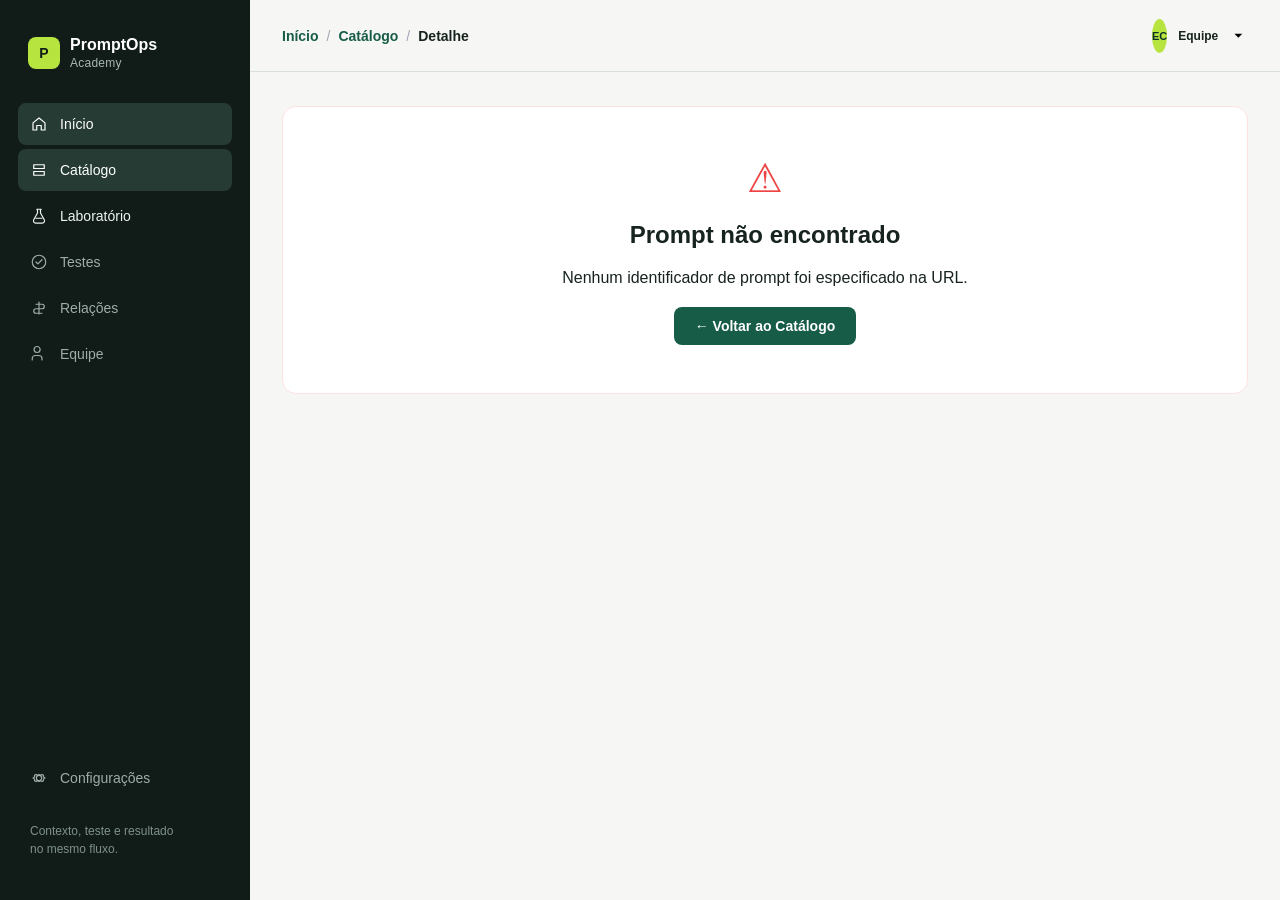
==== commit c318a328: "style: aplica direção visual editorial ao PromptOps" ====
--- a/prompt.html
+++ b/prompt.html
@@ -18,29 +18,31 @@
     <!-- Sidebar de Navegação Principal -->
     <aside class="sidebar" id="sidebar" aria-label="Navegação principal">
       <a class="brand" href="index.html#inicio" aria-label="PromptOps Academy, início">
-        <span class="brand-mark" aria-hidden="true">✦</span>
+        <span class="brand-mark" aria-hidden="true">P</span>
         <span><strong>PromptOps</strong><small>Academy</small></span>
       </a>
 
       <nav class="side-nav">
-        <a class="nav-link" href="index.html#inicio"><span aria-hidden="true">⌂</span>Início</a>
-        <a class="nav-link active" href="index.html#catalogo"><span aria-hidden="true">☷</span>Catálogo</a>
-        <a class="nav-link" href="public/laboratorio-de-prompts.html"><span aria-hidden="true">🧪</span>Laboratório</a>
-        <span class="nav-link muted"><span aria-hidden="true">⌘</span>Testes</span>
-        <span class="nav-link muted"><span aria-hidden="true">◇</span>Relações</span>
-        <span class="nav-link muted"><span aria-hidden="true">♧</span>Equipe</span>
+        <a class="nav-link" href="index.html#inicio"><svg aria-hidden="true" viewBox="0 0 24 24"><path d="M4 10.5 12 4l8 6.5V20h-5v-6H9v6H4Z"/></svg>Início</a>
+        <a class="nav-link active" href="index.html#catalogo"><svg aria-hidden="true" viewBox="0 0 24 24"><path d="M5 5h14v5H5zm0 9h14v5H5Z"/></svg>Catálogo</a>
+        <a class="nav-link" href="public/laboratorio-de-prompts.html"><svg aria-hidden="true" viewBox="0 0 24 24"><path d="M9 3h6m-5 0v5l-5 9a3 3 0 0 0 2.6 4.5h8.8A3 3 0 0 0 19 17l-5-9V3M8 15h8"/></svg>Laboratório</a>
+        <span class="nav-link muted"><svg aria-hidden="true" viewBox="0 0 24 24"><path d="m8 12 2.5 2.5L16 9m5 3a9 9 0 1 1-18 0 9 9 0 0 1 18 0Z"/></svg>Testes</span>
+        <span class="nav-link muted"><svg aria-hidden="true" viewBox="0 0 24 24"><path d="M8 7h8a3 3 0 0 1 0 6H8a3 3 0 0 0 0 6h8M12 4v16"/></svg>Relações</span>
+        <span class="nav-link muted"><svg aria-hidden="true" viewBox="0 0 24 24"><path d="M16 20v-2a4 4 0 0 0-4-4H7a4 4 0 0 0-4 4v2m6.5-10A4 4 0 1 0 9.5 2a4 4 0 0 0 0 8Z"/></svg>Equipe</span>
       </nav>
 
       <div class="sidebar-footer">
-        <span class="nav-link muted"><span aria-hidden="true">⚙</span>Configurações</span>
-        <p>Organize contextos.<br>Registre testes.<br>Reutilize resultados.</p>
+        <span class="nav-link muted"><svg aria-hidden="true" viewBox="0 0 24 24"><path d="M12 15.5a3.5 3.5 0 1 0 0-7 3.5 3.5 0 0 0 0 7Zm8-3.5-2.1-1.2.1-2.4-2.1-1.2-2 1.3L12 7.4 10.1 8.5l-2-1.3L6 8.4l.1 2.4L4 12l2.1 1.2L6 15.6l2.1 1.2 2-1.3 1.9 1.1 1.9-1.1 2 1.3 2.1-1.2-.1-2.4Z"/></svg>Configurações</span>
+        <p>Contexto, teste e resultado<br>no mesmo fluxo.</p>
       </div>
     </aside>
 
     <!-- Área de Conteúdo da Página -->
     <div class="page">
       <header class="topbar">
-        <button class="menu-toggle" id="menu-toggle" type="button" aria-label="Abrir menu" aria-controls="sidebar" aria-expanded="false">☰</button>
+        <button class="menu-toggle" id="menu-toggle" type="button" aria-label="Abrir menu" aria-controls="sidebar" aria-expanded="false">
+          <svg aria-hidden="true" viewBox="0 0 24 24"><path d="M4 7h16M4 12h16M4 17h16"/></svg>
+        </button>
         
         <!-- Breadcrumbs de Navegação -->
         <nav class="nav-breadcrumbs" aria-label="Caminho de navegação">
@@ -52,9 +54,9 @@
         </nav>
 
         <div class="profile" aria-label="Perfil da equipe">
-          <span class="avatar" aria-hidden="true">♙</span>
+          <span class="avatar" aria-hidden="true">EC</span>
           <strong>Equipe</strong>
-          <span aria-hidden="true">⌄</span>
+          <svg class="profile-chevron" aria-hidden="true" viewBox="0 0 24 24"><path d="m7 10 5 5 5-5"/></svg>
         </div>
       </header>
 
@@ -125,7 +127,8 @@
             <footer class="prompt-actions-bar">
               <div class="action-group-primary">
                 <button type="button" class="btn btn-lab" id="btn-test-in-lab">
-                  🧪 Testar no Laboratório
+                  <svg aria-hidden="true" viewBox="0 0 24 24"><path d="M9 3h6M10 3v5l-4.6 7.2A4.2 4.2 0 0 0 9 21h6a4.2 4.2 0 0 0 3.6-5.8L14 8V3M8.5 15h7"/></svg>
+                  Testar no Laboratório
                 </button>
                 <a href="index.html#catalogo" class="btn btn-secondary">
                   ← Voltar ao Catálogo
--- a/css/styles.css
+++ b/css/styles.css
@@ -1,17 +1,18 @@
 :root {
-  --sidebar: #101b34;
-  --primary: #354d9d;
-  --primary-dark: #0f1b38;
-  --banner: #dfe3f3;
-  --background: #ffffff;
-  --input-bg: #f3f6f9;
-  --text: #101828;
-  --muted: #737986;
-  --purple: #625df5;
-  --green: #10b981;
-  --orange: #f59e0b;
-  --blue: #1689e8;
-  --line: #e2e6ec;
+  --sidebar: #111b18;
+  --primary: #165c46;
+  --primary-dark: #0b3025;
+  --banner: #e8eee9;
+  --background: #f6f7f4;
+  --surface: #ffffff;
+  --input-bg: #eef1ed;
+  --text: #17231f;
+  --muted: #65736d;
+  --green: #17825f;
+  --orange: #a96712;
+  --blue: #2f6d8f;
+  --line: #d9dfda;
+  --accent: #b8e43f;
   font-family: Inter, "Segoe UI", Arial, sans-serif;
   color: var(--text);
   background: var(--background);
@@ -28,6 +29,17 @@
 body {
   margin: 0;
   background: var(--background);
+}
+
+svg {
+  display: block;
+}
+
+button,
+a,
+input,
+select {
+  -webkit-tap-highlight-color: transparent;
 }
 
 button,
@@ -88,8 +100,8 @@
 .brand {
   display: flex;
   align-items: center;
-  gap: 8px;
-  margin: 0 34px 34px;
+  gap: 10px;
+  margin: 0 10px 34px;
   color: #ffffff;
   line-height: 1;
   text-decoration: none;
@@ -98,11 +110,13 @@
 .brand-mark {
   display: grid;
   place-items: center;
-  width: 34px;
-  height: 39px;
-  font-size: 24px;
-  background: linear-gradient(135deg, #84bdff, #4862e5 55%, #9995ff);
-  clip-path: polygon(50% 0, 94% 25%, 94% 75%, 50% 100%, 6% 75%, 6% 25%);
+  width: 32px;
+  height: 32px;
+  color: var(--sidebar);
+  font-size: 14px;
+  font-weight: 700;
+  background: var(--accent);
+  border-radius: 8px;
 }
 
 .brand strong,
@@ -110,45 +124,57 @@
   display: block;
 }
 
+.brand strong {
+  font-weight: 600;
+}
+
 .brand small {
-  color: #aebaf0;
-  font-size: 14px;
+  margin-top: 4px;
+  color: #a8b8b1;
+  font-size: 12px;
+  letter-spacing: 0.02em;
 }
 
 .side-nav {
   display: grid;
-  gap: 7px;
+  gap: 4px;
 }
 
 .nav-link {
   display: flex;
   align-items: center;
-  gap: 26px;
-  min-height: 50px;
-  padding: 0 10px;
-  color: #ffffff;
-  font-weight: 650;
+  gap: 12px;
+  min-height: 42px;
+  padding: 0 12px;
+  color: #eef4f1;
+  font-size: 14px;
+  font-weight: 500;
   text-decoration: none;
   border-radius: 8px;
 }
 
-.nav-link > span {
-  width: 21px;
-  font-size: 25px;
-  font-weight: 400;
-  text-align: center;
+.nav-link > svg {
+  width: 18px;
+  height: 18px;
+  flex: 0 0 18px;
+  fill: none;
+  stroke: currentColor;
+  stroke-linecap: round;
+  stroke-linejoin: round;
+  stroke-width: 1.6;
 }
 
 .nav-link.active {
-  background: var(--primary);
+  color: #ffffff;
+  background: #253b34;
 }
 
 a.nav-link:hover {
-  background: #1b2a48;
+  background: #1b2c27;
 }
 
 .nav-link.muted {
-  color: #d6dbea;
+  color: #9eada7;
 }
 
 .sidebar-footer {
@@ -156,11 +182,10 @@
 }
 
 .sidebar-footer p {
-  margin: 25px 10px 50px;
-  color: #91a7e6;
-  font-size: 14px;
-  font-style: italic;
-  line-height: 1.22;
+  margin: 24px 12px 16px;
+  color: #7f918a;
+  font-size: 12px;
+  line-height: 1.45;
 }
 
 .page {
@@ -169,15 +194,16 @@
 }
 
 .topbar {
-  position: relative;
+  position: sticky;
+  top: 0;
   z-index: 4;
   display: flex;
   align-items: center;
   gap: 24px;
-  height: 86px;
-  padding: 0 40px 0 76px;
-  background: #ffffff;
-  box-shadow: 0 2px 5px #17213625;
+  height: 72px;
+  padding: 0 32px;
+  background: rgba(246, 247, 244, 0.96);
+  border-bottom: 1px solid var(--line);
 }
 
 .menu-toggle {
@@ -198,8 +224,13 @@
   border-radius: 11px;
 }
 
-.search-field > span:first-child {
-  font-size: 25px;
+.search-field > svg {
+  width: 18px;
+  height: 18px;
+  fill: none;
+  stroke: currentColor;
+  stroke-linecap: round;
+  stroke-width: 1.8;
 }
 
 .search-field input {
@@ -212,9 +243,10 @@
 }
 
 .global-search {
-  width: min(615px, 65%);
-  height: 47px;
-  background: #e3e6f5;
+  width: min(560px, 65%);
+  height: 42px;
+  background: var(--surface);
+  border: 1px solid var(--line);
 }
 
 .profile {
@@ -228,104 +260,127 @@
 .avatar {
   display: grid;
   place-items: center;
-  width: 41px;
-  height: 41px;
-  color: #ffffff;
-  font-size: 25px;
-  background: #2d4694;
+  width: 34px;
+  height: 34px;
+  color: var(--primary-dark);
+  font-size: 11px;
+  font-weight: 700;
+  background: var(--accent);
   border-radius: 50%;
 }
 
 .content {
-  max-width: 1600px;
-  padding: 17px 20px 45px;
+  max-width: 1500px;
+  padding: 24px 32px 56px;
   margin: auto;
 }
 
 .welcome {
+  position: relative;
   display: grid;
-  grid-template-columns: minmax(330px, 1.3fr) minmax(510px, 1.75fr) 160px;
-  align-items: center;
-  gap: 26px;
-  min-height: 233px;
-  padding: 34px 30px;
+  grid-template-columns: minmax(420px, 1.4fr) minmax(360px, 1fr) 150px;
+  align-items: end;
+  gap: 32px;
+  min-height: 245px;
+  padding: 40px;
+  overflow: hidden;
   background: var(--banner);
-  border-radius: 13px;
+  border: 1px solid #d3dcd5;
+  border-radius: 16px;
+}
+
+.welcome::after {
+  position: absolute;
+  right: -54px;
+  bottom: -76px;
+  width: 220px;
+  height: 220px;
+  content: "";
+  border: 30px solid rgba(22, 92, 70, 0.08);
+  border-radius: 50%;
 }
 
 .welcome-copy {
-  display: flex;
-  align-items: flex-start;
-  gap: 26px;
-}
-
-.spark {
-  color: #5262e9;
-  font-size: 43px;
+  position: relative;
+  z-index: 1;
+}
+
+.section-kicker {
+  display: block;
+  margin-bottom: 20px;
+  color: var(--primary);
+  font-size: 12px;
+  font-weight: 600;
+  letter-spacing: 0.04em;
 }
 
 .welcome h1 {
-  margin: 0 0 16px;
-  font-size: 22px;
-  line-height: 1.12;
+  max-width: 700px;
+  margin: 0 0 18px;
+  font-size: clamp(32px, 3.3vw, 52px);
+  font-weight: 500;
+  letter-spacing: -0.035em;
+  line-height: 1.02;
 }
 
 .welcome-copy p {
+  max-width: 590px;
   margin: 0;
-  font-size: 14px;
-  line-height: 1.17;
+  color: #45554f;
+  font-size: 16px;
+  line-height: 1.6;
 }
 
 .stats {
+  position: relative;
+  z-index: 1;
   display: grid;
-  grid-template-columns: repeat(3, 1fr);
-  gap: 30px;
+  grid-template-columns: repeat(3, minmax(0, 1fr));
+  gap: 1px;
+  overflow: hidden;
+  background: #cfd8d2;
+  border: 1px solid #cfd8d2;
+  border-radius: 12px;
 }
 
 .stat {
   display: flex;
+  min-height: 116px;
+  padding: 20px 18px;
   flex-direction: column;
-  height: 129px;
-  padding: 18px 16px;
-  background: #ffffff;
-  border-radius: 13px;
-  transition: transform 0.18s, box-shadow 0.18s;
-}
-
-.stat:hover {
-  transform: translateY(-2px);
-  box-shadow: 0 7px 18px #29335a12;
-}
-
-.stat-icon {
-  margin-bottom: auto;
+  justify-content: flex-end;
+  background: rgba(255, 255, 255, 0.72);
+}
+
+.stat strong {
   font-size: 30px;
-}
-
-.purple {
-  color: var(--purple);
-}
-
-.green {
-  color: var(--green);
+  font-weight: 500;
+  font-variant-numeric: tabular-nums;
+  letter-spacing: -0.03em;
 }
 
 .stat small {
+  margin-top: 7px;
   color: var(--muted);
+  font-size: 12px;
 }
 
 .welcome-note {
+  position: relative;
+  z-index: 1;
   margin: 0;
-  font: italic 16px/1.25 Georgia, serif;
-  text-align: center;
-  transform: rotate(-7deg);
-}
-
-.welcome-note i {
+  color: #52645d;
+  font-size: 13px;
+  font-weight: 500;
+  line-height: 1.65;
+}
+
+.welcome-note span {
   display: block;
-  width: 73px;
-  margin: 8px auto;
-  border-bottom: 2px solid #6471ec;
+  margin-bottom: 9px;
+  color: var(--primary);
+  font-size: 11px;
+  letter-spacing: 0.04em;
 }
 
 .catalog {
@@ -672,6 +727,8 @@
   left: 0;
   width: 100vw;
   height: 100vh;
+  height: 100dvh;
+  padding: 16px;
   background: rgba(0, 0, 0, 0.5);
   display: flex;
   align-items: center;
@@ -686,9 +743,9 @@
 .modal-dialog {
   background: #fff;
   border-radius: 8px;
-  width: 90%;
+  width: 100%;
   max-width: 600px;
-  max-height: 90vh;
+  max-height: 100%;
   overflow-y: auto;
   box-shadow: 0 4px 12px rgba(0,0,0,0.15);
   display: flex;
@@ -696,6 +753,7 @@
 }
 
 .modal-header {
+  flex-shrink: 0;
   padding: 16px 24px;
   border-bottom: 1px solid #e0e0e0;
   display: flex;
@@ -717,6 +775,8 @@
 }
 
 .modal-form {
+  flex-shrink: 0;
+  min-width: 0;
   padding: 24px;
   display: flex;
   flex-direction: column;
@@ -724,6 +784,7 @@
 }
 
 .form-group {
+  min-width: 0;
   display: flex;
   flex-direction: column;
   gap: 4px;
@@ -735,6 +796,9 @@
 }
 
 .form-group input, .form-group select, .form-group textarea {
+  width: 100%;
+  min-width: 0;
+  max-width: 100%;
   padding: 8px;
   border: 1px solid #ccc;
   border-radius: 4px;
@@ -743,11 +807,12 @@
 
 .form-row {
   display: grid;
-  grid-template-columns: 1fr 1fr;
+  grid-template-columns: repeat(2, minmax(0, 1fr));
   gap: 16px;
 }
 
 .modal-footer {
+  flex-wrap: wrap;
   padding-top: 16px;
   border-top: 1px solid #e0e0e0;
   display: flex;
@@ -778,3 +843,18 @@
   font-weight: bold;
   margin-bottom: 8px;
 }
+
+@media (max-width: 700px) {
+  .modal-header,
+  .modal-form {
+    padding: 16px;
+  }
+
+  .form-row {
+    grid-template-columns: minmax(0, 1fr);
+  }
+
+  .modal-footer .btn {
+    flex: 1 1 120px;
+  }
+}
--- a/css/navigation.css
+++ b/css/navigation.css
@@ -254,6 +254,17 @@
   border: 1px solid transparent;
 }
 
+.btn > svg {
+  width: 16px;
+  height: 16px;
+  flex: 0 0 16px;
+  stroke: currentColor;
+  stroke-width: 1.8;
+  fill: none;
+  stroke-linecap: round;
+  stroke-linejoin: round;
+}
+
 .btn-primary {
   background: var(--primary, #354d9d);
   color: #ffffff;
@@ -306,6 +317,10 @@
   color: #065f46;
   border: 1px solid #a7f3d0;
   animation: fadeIn 0.2s ease;
+}
+
+.feedback-toast[hidden] {
+  display: none;
 }
 
 @keyframes fadeIn {
